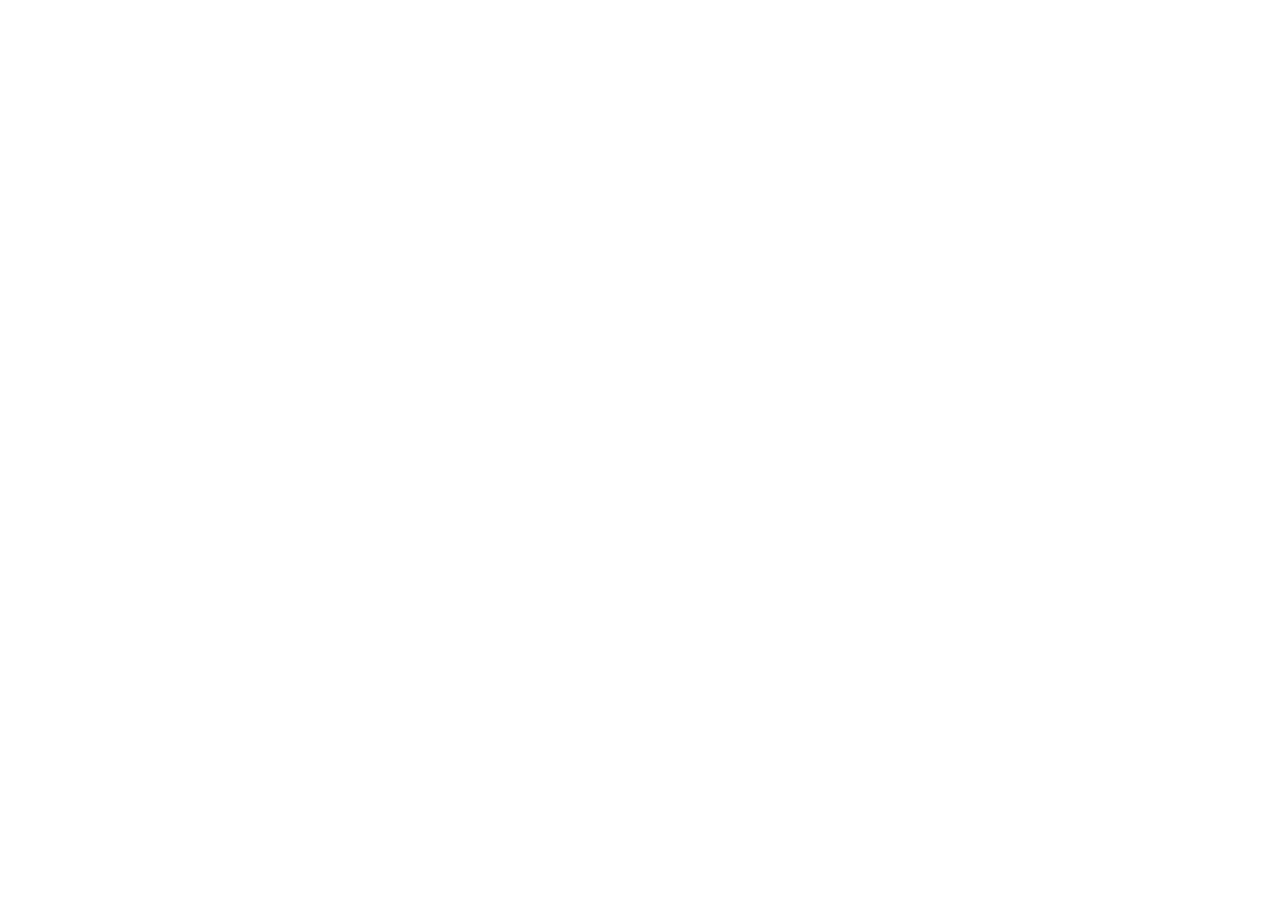
==== index.html @ d67f2848 "feat: creacion de esqueleto y estructura" ====
<!DOCTYPE html>
<html lang="en">
<head>
    <meta charset="UTF-8">
    <meta name="viewport" content="width=device-width, initial-scale=1.0">
    <title>Document</title>
    <link rel="stylesheet" href="css/Styles.css">
    <link rel="stylesheet" href="css/responsive.css">
</head>
<body>
    <main>
        <header>

        </header>
    </main>
    <script src="js/main.js"></script>
</body>
</html>
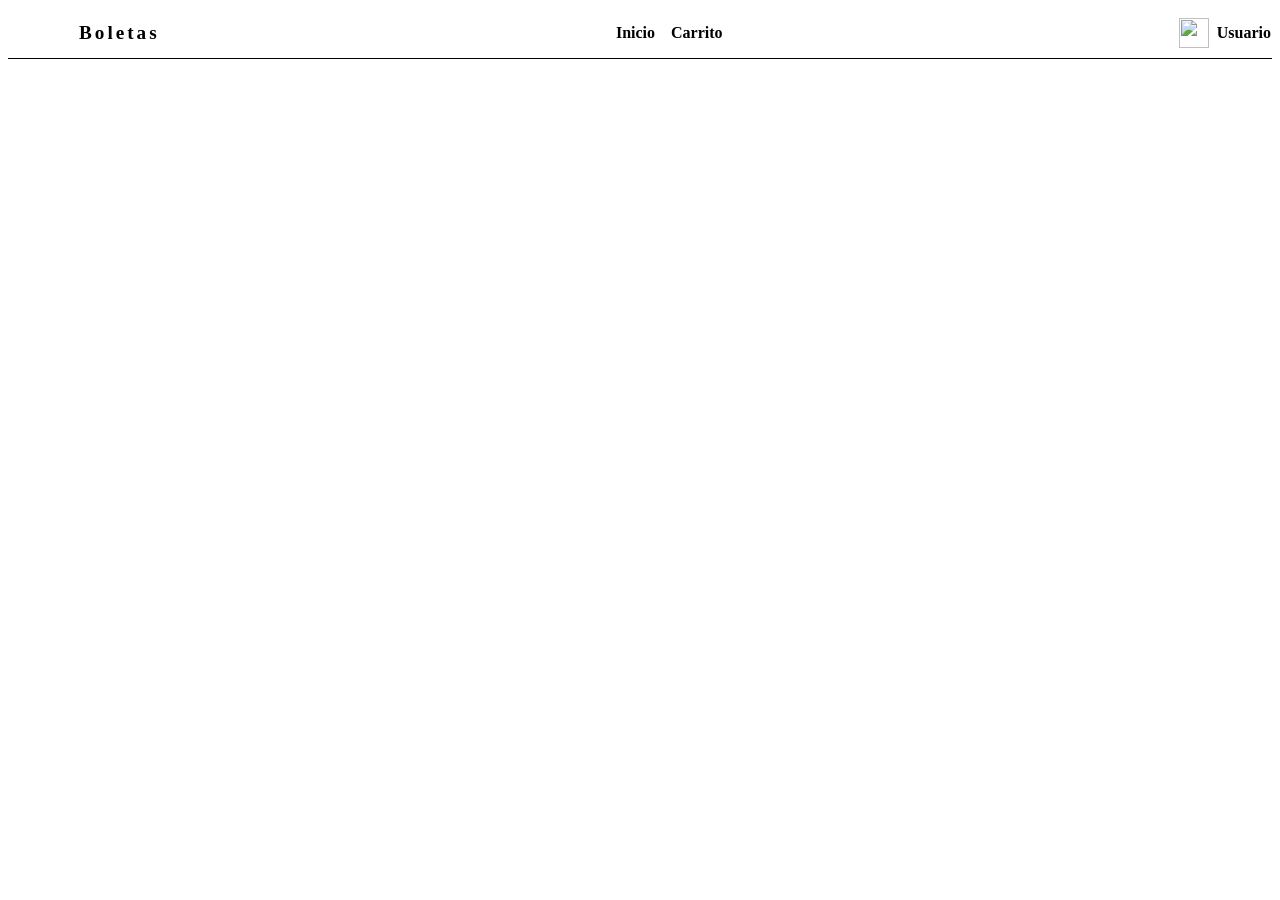
==== commit c5efa131: "feat:añadimos la barra de navegacion" ====
--- a/index.html
+++ b/index.html
@@ -3,16 +3,30 @@
 <head>
     <meta charset="UTF-8">
     <meta name="viewport" content="width=device-width, initial-scale=1.0">
-    <title>Document</title>
-    <link rel="stylesheet" href="css/Styles.css">
+    <title>Proyecto Boletas</title>
+    <link rel="stylesheet" href="css/styles.css">
     <link rel="stylesheet" href="css/responsive.css">
 </head>
 <body>
     <main>
-        <header>
+        <nav class="navbar">
+            <a class="logo fade-in" href="index.html">
+                <img src="img/icons/5f73264d-ac29-405f-b9c1-f260fcef1f6c.png" class="img-variant" alt="">
+                Boletas
+            </a>
+            
+            <div class="nav-links fade-in">
+                <a href="index.html">Inicio</a>
+                <a href="carro.html">Carrito</a>
+            </div>
 
-        </header>
-    </main>
+            <div class="navuti float">
+                <a href="#prueba" class="img">
+                    <img src="https://cdn-icons-png.flaticon.com/512/1077/1077063.png" class="img" alt="">
+                    Usuario
+                </a>
+            </div>
+        </nav> </main>
     <script src="js/main.js"></script>
 </body>
-</html>+</html> 
--- a/css/styles.css
+++ b/css/styles.css
@@ -0,0 +1,50 @@
+.navbar {
+    position: sticky;
+    top: 0;
+    display: flex;
+    align-items: center;
+    justify-content: space-between;
+    padding: 10px 5%;
+    background-color: rgb(255, 255, 255);
+    z-index: 10;
+    border-bottom: 1px black solid;
+}
+
+.nav-links {
+    display: flex;
+    gap: 16px;
+    flex-wrap: wrap;
+}
+
+.nav-links a {
+    color: rgb(0, 0, 0);
+    text-decoration: none;
+    font-weight: bold;
+    text-align: center;
+}
+
+
+.navuti a {
+    color: rgb(0, 0, 0);
+    text-decoration: none;
+    font-weight: bold;
+    display: flex;
+    align-items: center;
+    gap: 8px;
+}
+
+.logo {
+    color: rgb(0, 0, 0);
+    font-weight: bold;
+    text-decoration: none;
+    font-size: 1.2rem;
+    font-family: "Great Vibes";
+    letter-spacing: 3px;
+}
+
+.img {
+    width: 30px;
+    height: 30px;
+    image-rendering: optimizeQuality;
+    display: inline-block;
+}
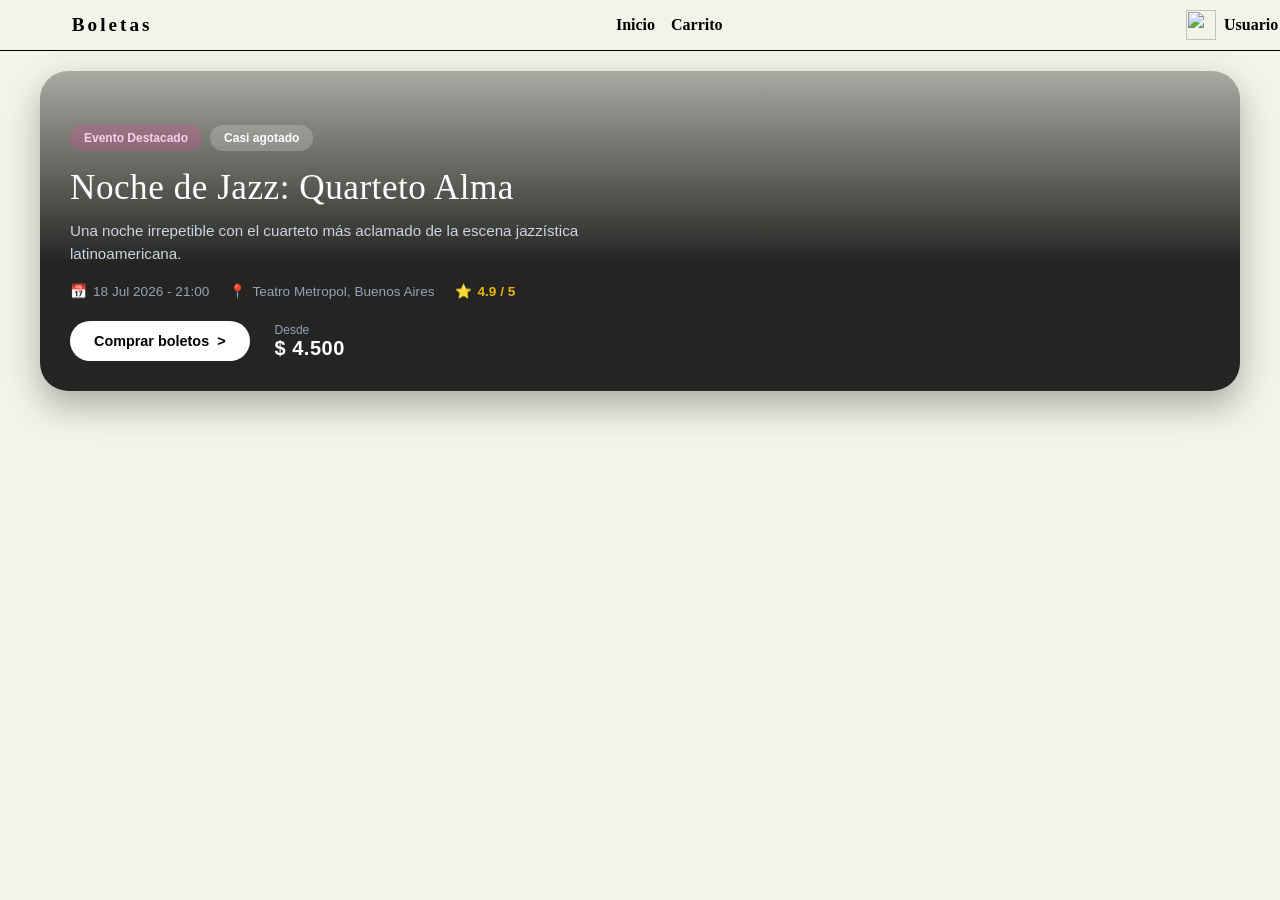
==== commit 0a23f675: "feat:prototipo de evento" ====
--- a/index.html
+++ b/index.html
@@ -26,7 +26,11 @@
                     Usuario
                 </a>
             </div>
-        </nav> </main>
+        </nav> 
+        
+    <tarjeta-evento></tarjeta-evento>
+    
+    </main>
     <script src="js/main.js"></script>
 </body>
 </html> 
--- a/css/styles.css
+++ b/css/styles.css
@@ -1,3 +1,13 @@
+* {
+    margin: 0;
+    padding: 0;
+    box-sizing: border-box;
+}
+body {
+    
+    background-color: rgb(243, 243, 233);
+    color: rgb(0, 0, 0);
+}
 .navbar {
     position: sticky;
     top: 0;
@@ -5,7 +15,7 @@
     align-items: center;
     justify-content: space-between;
     padding: 10px 5%;
-    background-color: rgb(255, 255, 255);
+    background-color:rgb(243, 243, 233);
     z-index: 10;
     border-bottom: 1px black solid;
 }
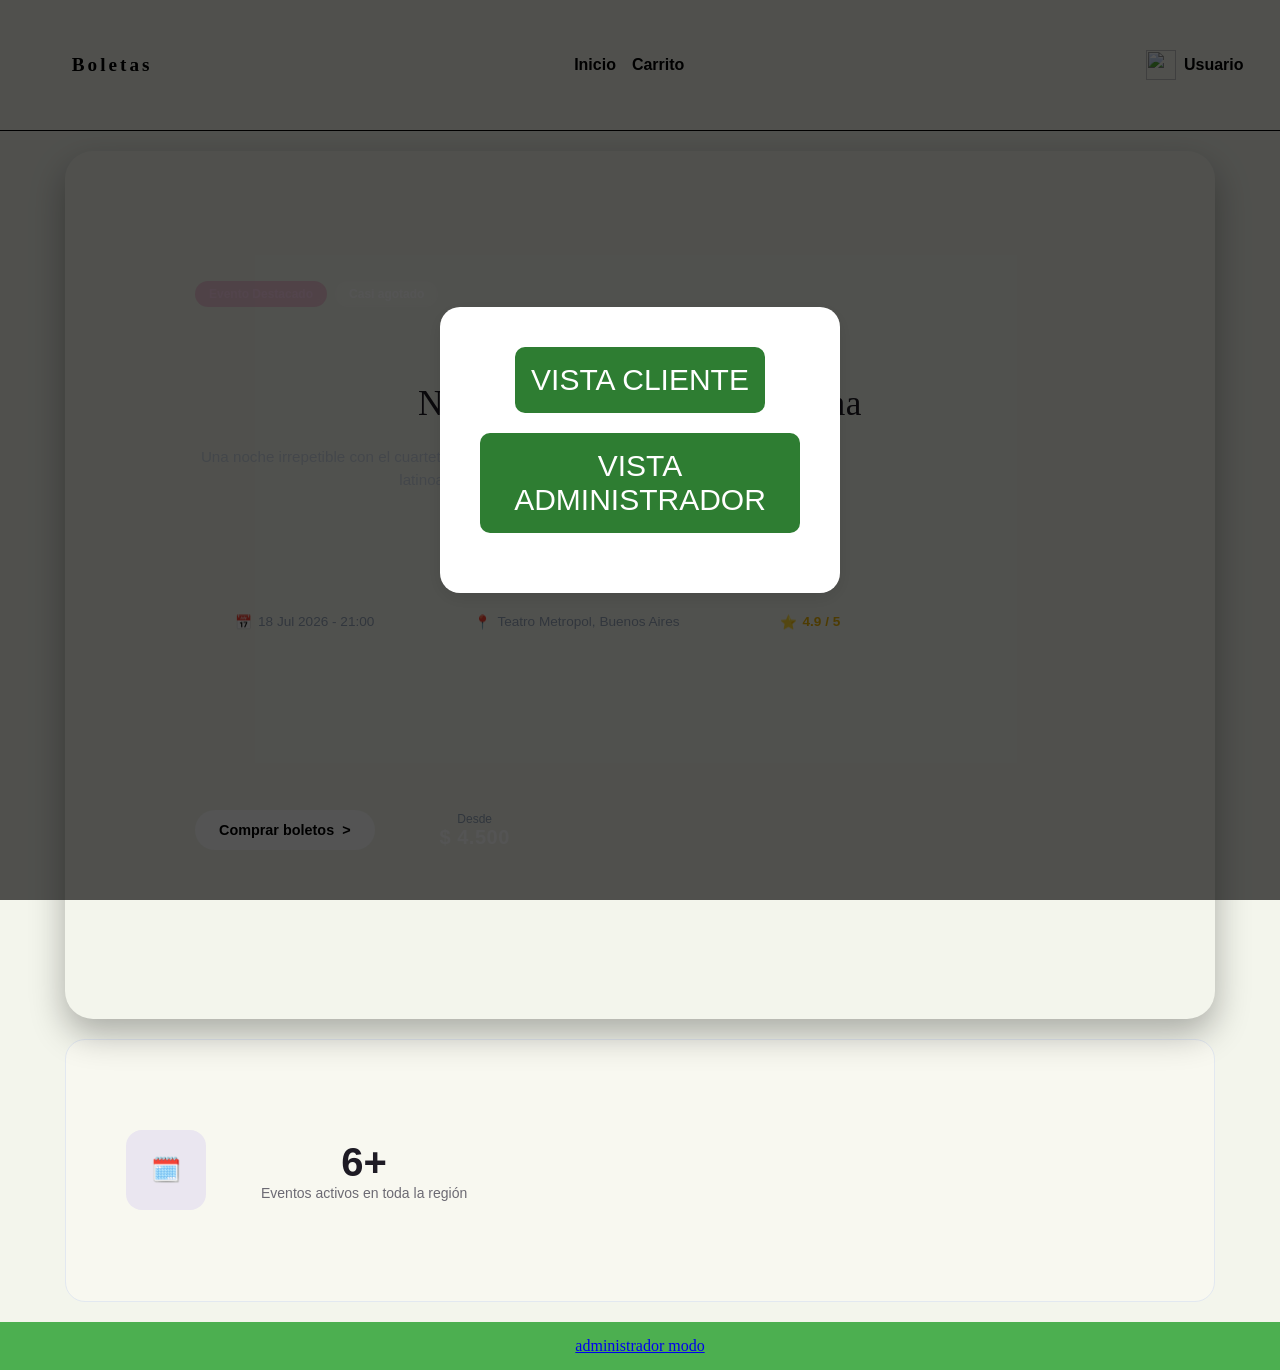
==== commit 166a398c: "feat: creacion del menu modo user/admin, creacion carrito, login (modo admin), y esqueleto de vista " ====
--- a/index.html
+++ b/index.html
@@ -11,13 +11,13 @@
     <main>
         <nav class="navbar">
             <a class="logo fade-in" href="index.html">
-                <img src="img/icons/5f73264d-ac29-405f-b9c1-f260fcef1f6c.png" class="img-variant" alt="">
+                <img src="" class="img-variant" alt="">
                 Boletas
             </a>
             
             <div class="nav-links fade-in">
                 <a href="index.html">Inicio</a>
-                <a href="carro.html">Carrito</a>
+                <a href="view/carro.html">Carrito</a>
             </div>
 
             <div class="navuti float">
@@ -28,9 +28,42 @@
             </div>
         </nav> 
         
-    <tarjeta-evento></tarjeta-evento>
-    
+            <tarjeta-evento></tarjeta-evento>
+
+            <section class="contador-seccion">
+                <div class="contador-bloque">
+                    <div class="calendario">🗓️</div>
+                    <div class="contador-texto">
+                        <h1>6+</h1>
+                        <p>Eventos activos en toda la región</p>
+                    </div>
+                </div>
+            </section>
     </main>
+
+
+
+    <div id="modal-newsletter" class="modal">
+        <div class="contacto-hover">
+            <button type="button" id="btnuser" class="boton pulse">VISTA CLIENTE</button>
+            <button type="button" id="btnadmin" class="boton pulse">VISTA ADMINISTRADOR</button>
+            </form>
+        </div>
+    </div>
+
+
+
+
+
+
+
+
+
     <script src="js/main.js"></script>
+
+    <footer>
+        <a href="login.html">administrador modo</a>
+    </footer>
+
 </body>
 </html> 
--- a/css/styles.css
+++ b/css/styles.css
@@ -1,12 +1,5 @@
-* {
-    margin: 0;
-    padding: 0;
-    box-sizing: border-box;
-}
 body {
-    
-    background-color: rgb(243, 243, 233);
-    color: rgb(0, 0, 0);
+    background-color: rgb(243, 245, 236);;
 }
 .navbar {
     position: sticky;
@@ -15,7 +8,7 @@
     align-items: center;
     justify-content: space-between;
     padding: 10px 5%;
-    background-color:rgb(243, 243, 233);
+    background-color: rgb(243, 245, 236);
     z-index: 10;
     border-bottom: 1px black solid;
 }
@@ -57,4 +50,182 @@
     height: 30px;
     image-rendering: optimizeQuality;
     display: inline-block;
+}
+.contador-seccion {
+    font-family: sans-serif;
+    background-color: #f8f8f0;
+    border: 1px solid #e2e8f0;
+    border-radius: 20px;
+    padding: 20px;
+    max-width: 1150px;
+    margin: 20px auto;
+}
+
+.contador-bloque {
+    display: flex;
+    align-items: center;
+    gap: 15px;
+}
+
+.calendario {
+    width: 55px;
+    height: 55px;
+    background-color: #eae6f0;
+    border-radius: 16px;
+    display: flex;
+    align-items: center;
+    justify-content: center;
+    font-size: 24px;
+}
+
+.contador-texto h1 {
+    font-size: 40px;
+    margin: 0;
+    color: #1e1b24;
+}
+
+.contador-texto p {
+    font-size: 14px;
+    margin: 0;
+    color: #6c6a73;
+}
+
+
+
+html,
+body{
+    margin: 0;
+    min-height: 100vh;
+}
+
+body{
+    display: flex;
+    flex-direction: column;
+}
+
+main{
+    flex: 1;
+}
+
+footer{
+    width: 100%;
+    background-color: #4CAF50;
+    color: white;
+    text-align: center;
+    padding: 15px 0;
+}
+
+.modal{
+    opacity: 1;
+    visibility: visible;
+    position: fixed;
+    top: 0;
+    left: 0;
+    width: 100%;
+    height: 100vh;
+    background: rgba(0, 0, 0, 0.671);
+    display: flex;
+    justify-content: center;
+    align-items: center;
+
+    z-index: 99;
+}
+
+.modal.oculto {
+    opacity: 0;
+    visibility: hidden;
+}
+
+
+.contacto-hover {
+    width: 100%;
+    max-width: 400px;
+    background: white;
+    padding: 40px;
+    border-radius: 20px;
+    box-shadow: 0 5px 20px rgba(0, 0, 0, 0.1);
+}
+
+.contacto-hover a {
+    display: flex;
+    justify-content: end;
+}
+
+.contacto-hover h1 {
+    margin-bottom: 15px;
+    color: #1e3f29;
+}
+
+
+.formulario {
+    display: flex;
+    flex-direction: column;
+    gap: 20px;
+    width: 100%;
+}
+
+.formulario label {
+    font-size: 18px;
+}
+
+.formulario input {
+    padding: 15px;
+    font-size: 18px;
+    border: 1px solid #ccc;
+    border-radius: 10px;
+}
+
+.boton {
+    margin:auto;
+    display:flex;
+    margin-bottom: 20px;
+    padding: 16px;
+    font-size: 30px;
+    background: #2e7d32;
+    color: white;
+    border: none;
+    border-radius: 10px;
+    cursor: pointer;
+}
+
+.boton:hover {
+    background: #1b5e20;
+    transform: scale(1.05);
+}
+
+h1 {
+    text-align: center;
+    font-size: 35px;
+    font-family: 'Franklin Gothic Medium', 'Arial Narrow', Arial, sans-serif;
+}
+
+.formulario {
+    font-family: 'Franklin Gothic Medium', 'Arial Narrow', Arial, sans-serif;
+}
+div {
+    text-align: center;
+    font-family: sans-serif;
+    padding: 40px;
+}
+
+h2 {
+    font-size: 24px;
+    color: #1e1b24;
+    margin: 20px 0 10px 0;
+}
+
+p {
+    font-size: 14px;
+    color: #6c6a73;
+    margin: 0 0 25px 0;
+}
+
+button {
+    background-color: #2d2b33;
+    color: white;
+    border: none;
+    padding: 12px 24px;
+    border-radius: 20px;
+    font-size: 14px;
+    cursor: pointer;
 }
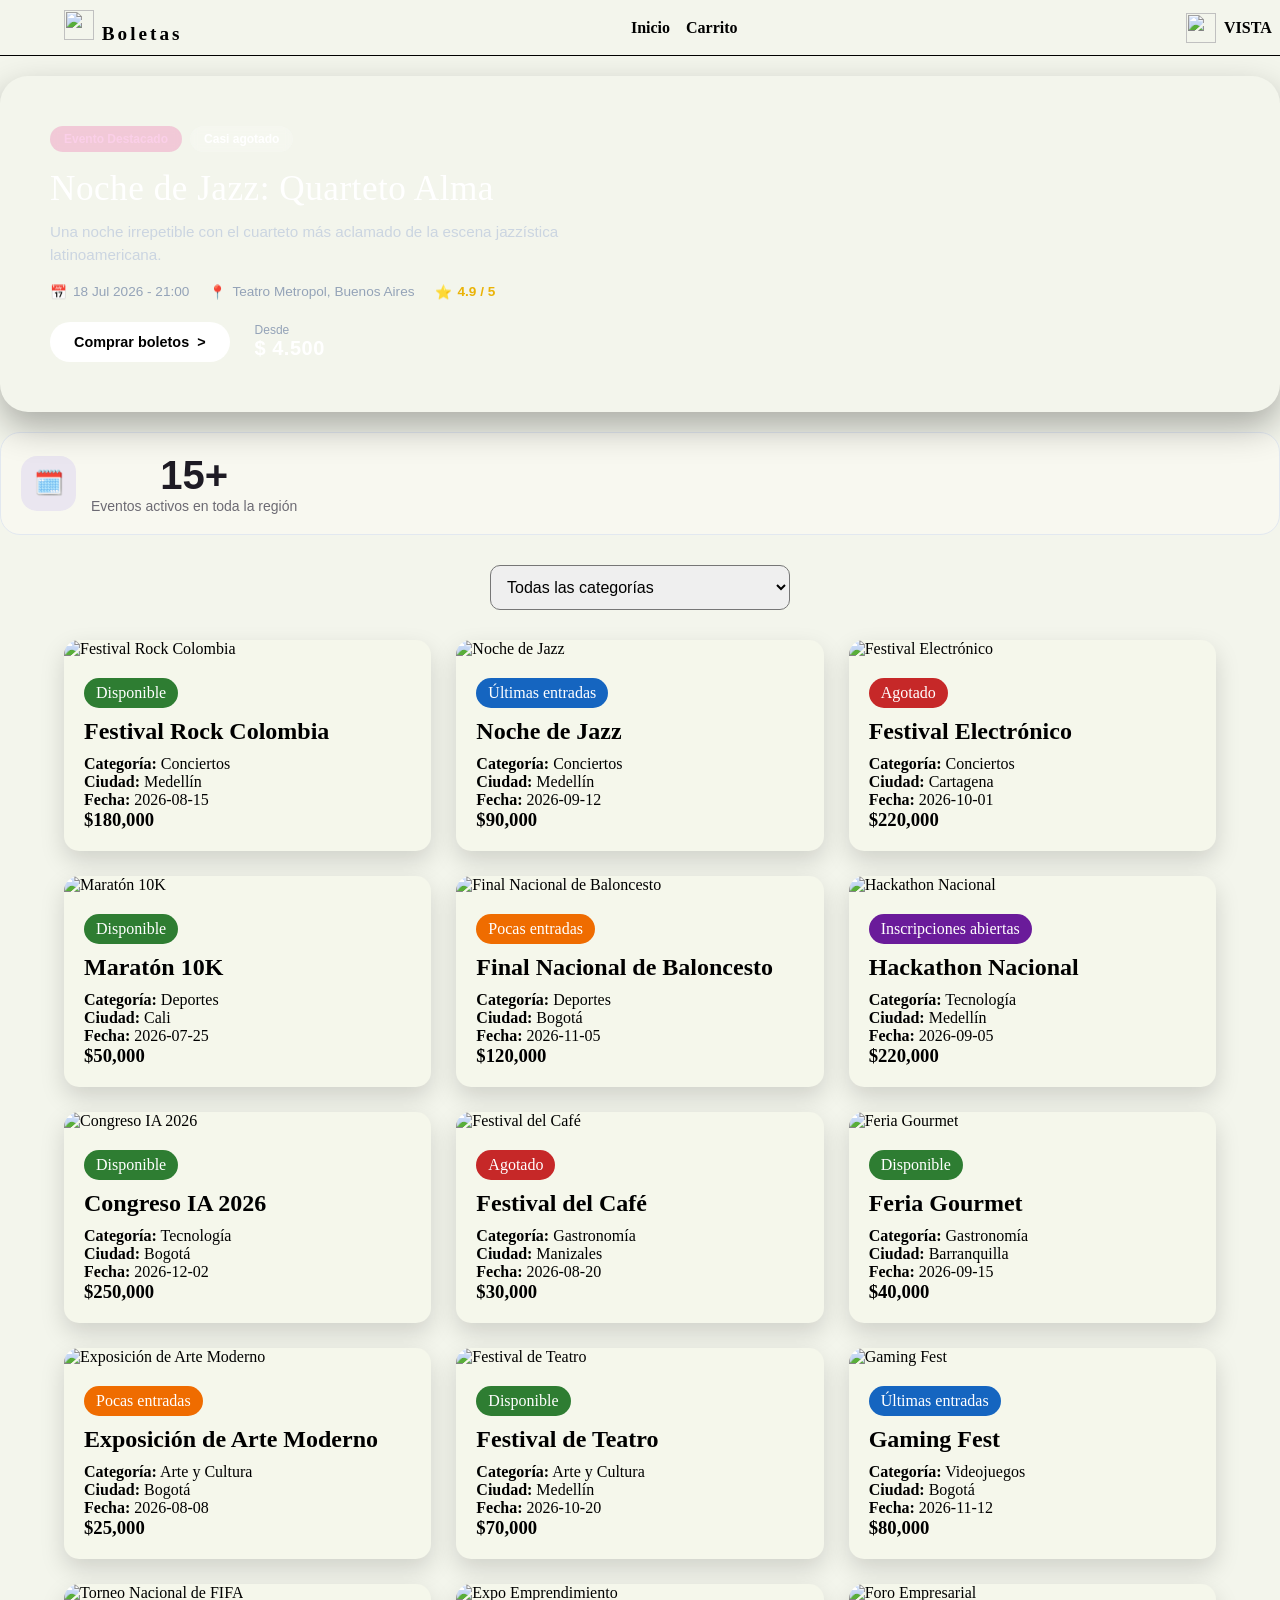
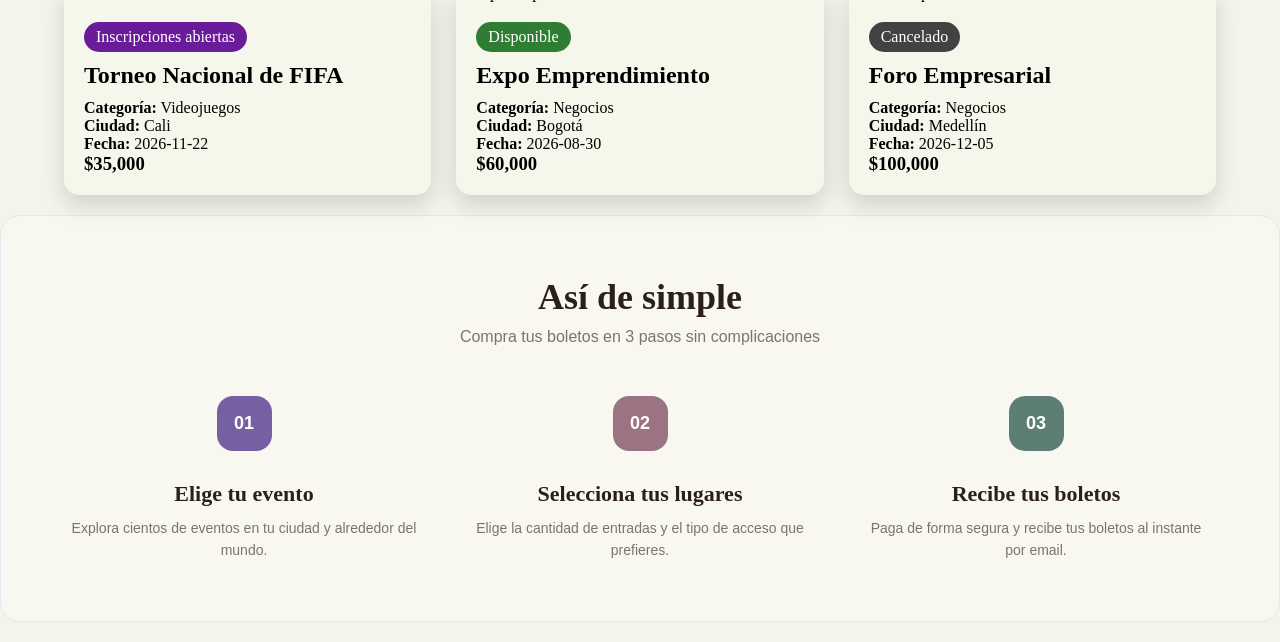
==== commit 2079b3f2: "feat: sistema de  busqueda y eventos" ====
--- a/index.html
+++ b/index.html
@@ -1,5 +1,6 @@
 <!DOCTYPE html>
 <html lang="en">
+
 <head>
     <meta charset="UTF-8">
     <meta name="viewport" content="width=device-width, initial-scale=1.0">
@@ -7,49 +8,84 @@
     <link rel="stylesheet" href="css/styles.css">
     <link rel="stylesheet" href="css/responsive.css">
 </head>
+
 <body>
     <main>
         <nav class="navbar">
             <a class="logo fade-in" href="index.html">
-                <img src="" class="img-variant" alt="">
+                <img src="https://cdn-icons-png.flaticon.com/512/25/25219.png" class="img-variant" alt="">
                 Boletas
             </a>
-            
+
             <div class="nav-links fade-in">
                 <a href="index.html">Inicio</a>
                 <a href="view/carro.html">Carrito</a>
             </div>
 
             <div class="navuti float">
-                <a href="#prueba" class="img">
+
+                <a href="view/login.html" class="img">
                     <img src="https://cdn-icons-png.flaticon.com/512/1077/1077063.png" class="img" alt="">
-                    Usuario
+                    VISTA
                 </a>
             </div>
-        </nav> 
-        
-            <tarjeta-evento></tarjeta-evento>
+        </nav>
 
-            <section class="contador-seccion">
-                <div class="contador-bloque">
-                    <div class="calendario">🗓️</div>
-                    <div class="contador-texto">
-                        <h1>6+</h1>
-                        <p>Eventos activos en toda la región</p>
-                    </div>
+        <tarjeta-evento></tarjeta-evento>
+
+        <section class="contador-seccion">
+            <div class="contador-bloque">
+                <div class="calendario">🗓️</div>
+                <div class="contador-texto">
+                    <h1>6+</h1>
+                    <p>Eventos activos en toda la región</p>
                 </div>
-            </section>
+            </div>
+        </section>
+
+
+
+        <section class="filtros">
+            <select id="categoria">
+                <option value="Todas">Todas las categorías</option>
+            </select>
+        </section>
+
+        <section id="contenedor-eventos" class="contenedor-eventos"></section>
+        <section class="contador-seccion pasos-contenedor">
+
+            <div class="pasos-header">
+                <h2>Así de simple</h2>  
+                <p>Compra tus boletos en 3 pasos sin complicaciones</p>
+            </div>
+
+
+            <div class="pasos-bloques">
+
+                <div class="paso-item">
+                    <div class="calendario paso-num paso-1">01</div>
+                    <h3>Elige tu evento</h3>
+                    <p>Explora cientos de eventos en tu ciudad y alrededor del mundo.</p>
+                </div>
+
+
+                <div class="paso-item">
+                    <div class="calendario paso-num paso-2">02</div>
+                    <h3>Selecciona tus lugares</h3>
+                    <p>Elige la cantidad de entradas y el tipo de acceso que prefieres.</p>
+                </div>
+                <div class="paso-item">
+                    <div class="calendario paso-num paso-3">03</div>
+                    <h3>Recibe tus boletos</h3>
+                    <p>Paga de forma segura y recibe tus boletos al instante por email.</p>
+                </div>
+            </div>
+        </section>
     </main>
 
 
 
-    <div id="modal-newsletter" class="modal">
-        <div class="contacto-hover">
-            <button type="button" id="btnuser" class="boton pulse">VISTA CLIENTE</button>
-            <button type="button" id="btnadmin" class="boton pulse">VISTA ADMINISTRADOR</button>
-            </form>
-        </div>
-    </div>
+
 
 
 
@@ -61,9 +97,9 @@
 
     <script src="js/main.js"></script>
 
-    <footer>
-        <a href="login.html">administrador modo</a>
-    </footer>
+    <script src="js/login.js"></script>
+
 
 </body>
-</html> +
+</html>
--- a/css/styles.css
+++ b/css/styles.css
@@ -57,7 +57,7 @@
     border: 1px solid #e2e8f0;
     border-radius: 20px;
     padding: 20px;
-    max-width: 1150px;
+    max-width: 1720px;
     margin: 20px auto;
 }
 
@@ -115,26 +115,7 @@
     padding: 15px 0;
 }
 
-.modal{
-    opacity: 1;
-    visibility: visible;
-    position: fixed;
-    top: 0;
-    left: 0;
-    width: 100%;
-    height: 100vh;
-    background: rgba(0, 0, 0, 0.671);
-    display: flex;
-    justify-content: center;
-    align-items: center;
-
-    z-index: 99;
-}
-
-.modal.oculto {
-    opacity: 0;
-    visibility: hidden;
-}
+
 
 
 .contacto-hover {
@@ -181,15 +162,15 @@
     margin-bottom: 20px;
     padding: 16px;
     font-size: 30px;
-    background: #2e7d32;
-    color: white;
+    background: #e3e7d8;
+    color: rgb(0, 0, 0);
     border: none;
     border-radius: 10px;
     cursor: pointer;
 }
 
 .boton:hover {
-    background: #1b5e20;
+    background: #e7eec2;
     transform: scale(1.05);
 }
 
@@ -202,30 +183,208 @@
 .formulario {
     font-family: 'Franklin Gothic Medium', 'Arial Narrow', Arial, sans-serif;
 }
-div {
-    text-align: center;
+
+   .carrito-vacio-contenedor {
+   
+    display: flex;
+    flex-direction: column;
+    align-items: center;
+    justify-content: center;
+    text-align: center;
+    padding: 250px 20px;
+    font-family: system-ui, -apple-system, sans-serif; 
+}
+
+.carrito-icono-circulo {
+    width: 110px;
+    height: 110px;
+    background-color: rgba(0, 0, 0, 0.05); 
+    border-radius: 50%;
+    display: flex;
+    align-items: center;
+    justify-content: center;
+    font-size: 2.5rem;
+    margin-bottom: 25px;
+}
+
+.carrito-titulo {
+    font-family: 'Georgia', serif; 
+    color: #070706;
+    margin: 0 0 12px 0;
+    font-weight: 600;
+}
+
+.carrito-descripcion {
+    font-size: 1rem;
+    color: #6d665c;
+    max-width: 450px;
+    margin: 0 0 32px 0;
+    line-height: 1.5;
+}
+
+.btn-explorar {
+    background-color: #e6e9d7;
+    color: #ffffff;
+    border: none;
+    padding: 14px 28px;
+    font-size: 0.95rem;
+    font-weight: 600;
+    border-radius: 25px; 
+    cursor: pointer;
+}
+
+.btn-explorar:hover {
+    background-color: blanchedalmond
+    
+}
+a {
+    text-decoration: none;
+    color: rgb(0, 0, 0);
+}
+
+.img-variant{
+    width: 30px;
+    height: 30px;
+    image-rendering: optimizeQuality;
+    display: inline-block;
+}
+
+.filtros{
+    display: flex;
+    justify-content: center;
+    margin: 30px 0;
+}
+
+#categoria{
+    width: 300px;
+    padding: 12px;
+    border-radius: 10px;
+    font-size: 16px;
+}
+
+.contenedor-eventos{
+    width: 90%;
+    margin: auto;
+    display: grid;
+    grid-template-columns: repeat(auto-fit,minmax(330px,1fr));
+    gap: 25px;
+}
+
+.tarjeta{
+    background-color: #f5f7eb;
+    border-radius: 15px;
+    overflow: hidden;
+    box-shadow: 0 10px 25px rgba(0,0,0,.15);
+    transition: .3s;
+}
+
+.tarjeta:hover{
+    transform: translateY(-5px);
+}
+
+.tarjeta img{
+    width:100%;
+    height:220px;
+    object-fit:cover;
+}
+
+.info{
+    padding:20px;
+}
+
+.info h2{
+    margin-bottom:10px;
+}
+
+.estado{
+    display:inline-block;
+    padding:6px 12px;
+    border-radius:20px;
+    color:white;
+    margin-bottom:10px;
+}
+
+.Disponible{
+    background:#2e7d32;
+}
+
+.Agotado{
+    background:#c62828;
+}
+
+.Pocas{
+    background:#ef6c00;
+}
+
+.Últimas{
+    background:#1565c0;
+}
+
+.Inscripciones{
+    background:#6a1b9a;
+}
+
+.Cancelado{
+    background:#424242;
+}
+.pasos-contenedor {
+    text-align: center;
+    padding: 60px
+}
+
+.pasos-header h2 {
+    font-family: 'Georgia', serif; 
+    font-size: 36px;
+    color: #2b1f1d;
+    margin: 0 0 10px 0;
+}
+
+.pasos-header p {
     font-family: sans-serif;
-    padding: 40px;
-}
-
-h2 {
-    font-size: 24px;
-    color: #1e1b24;
-    margin: 20px 0 10px 0;
-}
-
-p {
+    color: #7a756b;
+    font-size: 16px;
+    margin-bottom: 50px;
+    
+}
+
+.pasos-bloques {
+    display: flex;
+    justify-content: space-around;
+    gap: 30px;
+   
+}
+
+.paso-item {
+    flex: 1;
+    min-width: 250px;
+    max-width: 350px;
+    display: flex;
+    flex-direction: column;
+    align-items: center;
+}
+.paso-num {
+    color: white;
+    font-weight: bold;
+    font-size: 18px;
+    margin-bottom: 20px;
+}
+
+
+.paso-1 { background-color: #775fa3; }
+.paso-2 { background-color: #9c7382; }
+.paso-3 { background-color: #5c7e73; }
+
+.paso-item h3 {
+    font-family: 'Georgia', serif;
+    font-size: 22px;
+    color: #2b1f1d;
+    margin: 10px 0;
+}
+
+.paso-item p {
+    font-family: sans-serif;
+    color: #7a756b;
     font-size: 14px;
-    color: #6c6a73;
-    margin: 0 0 25px 0;
-}
-
-button {
-    background-color: #2d2b33;
-    color: white;
-    border: none;
-    padding: 12px 24px;
-    border-radius: 20px;
-    font-size: 14px;
-    cursor: pointer;
+    line-height: 1.6;
+    margin: 0;
 }
